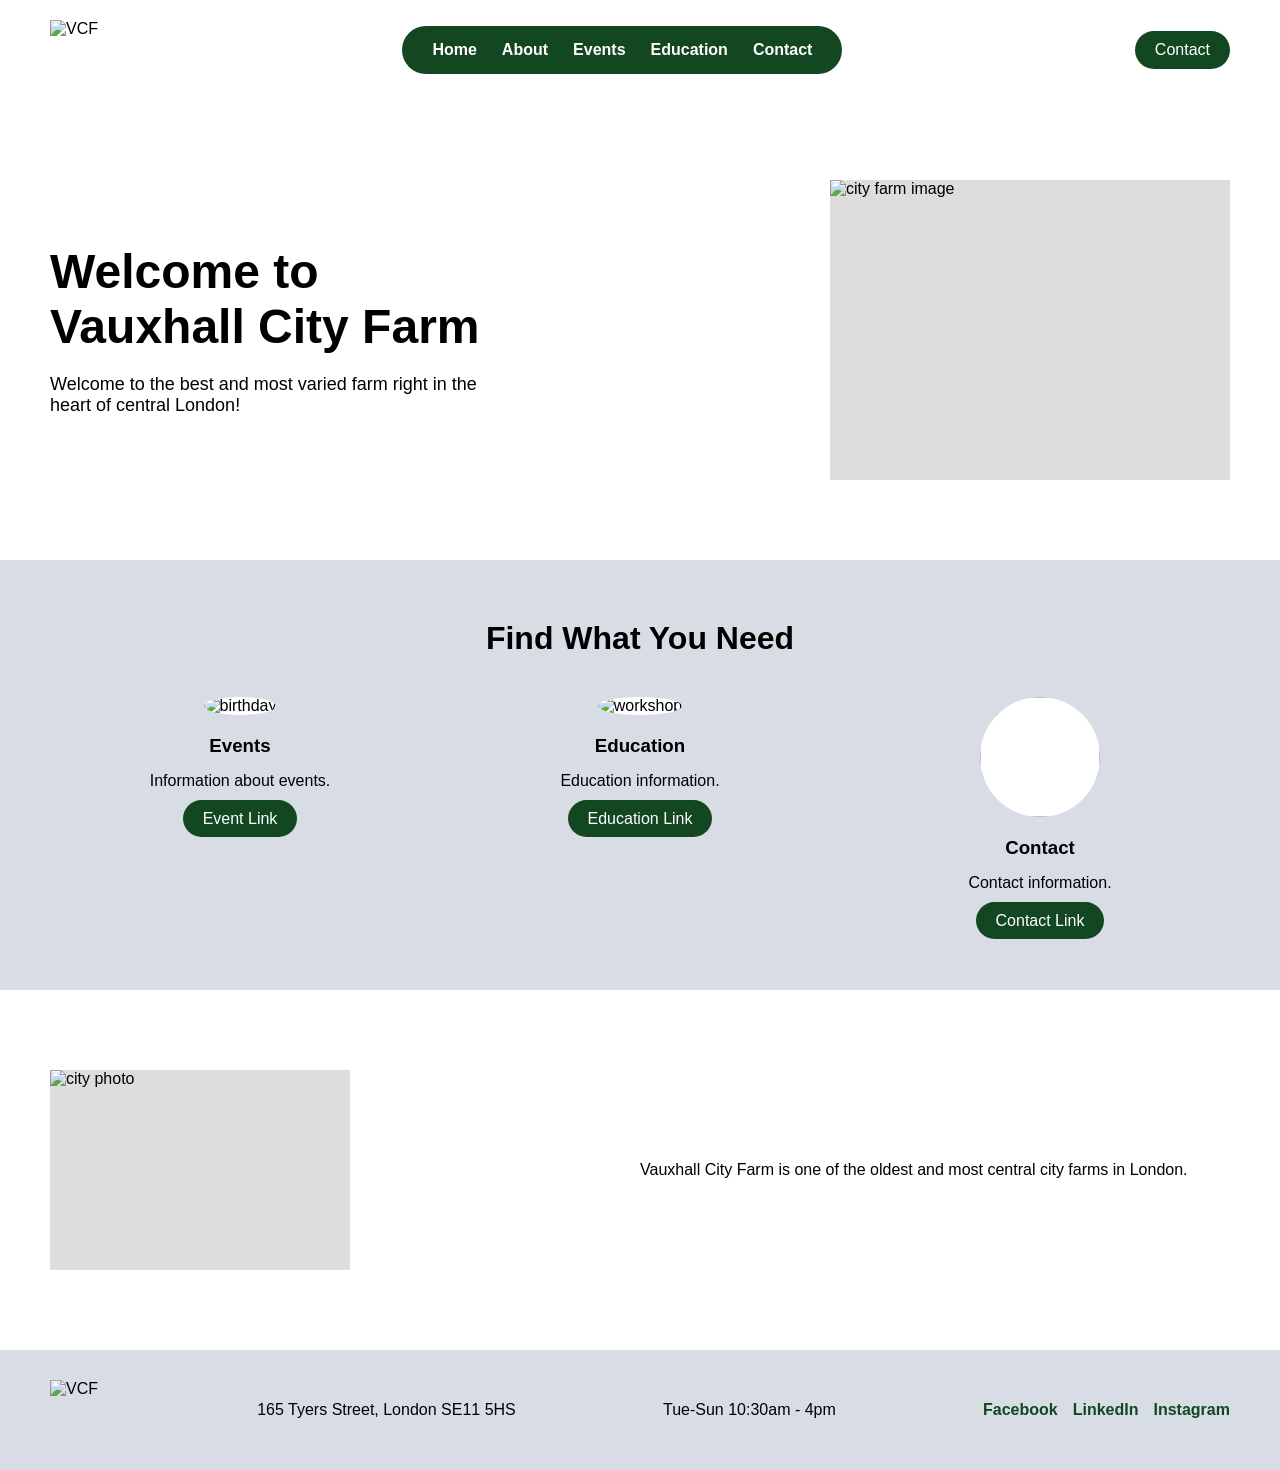
==== index.html @ eb9410df "Add files via upload" ====
<!DOCTYPE html>
<html lang="en">
<head>
    <meta charset="UTF-8">
    <meta name="viewport" content="width=device-width, initial-scale=1.0">
    <title>Vauxhall City Farm</title>
    <link rel="stylesheet" href="style.css">
</head>
<body>

<header>
    <img class="logo-image" src="images/logo.svg" alt="VCF">

    <nav>
        <ul>
            <li><a href="index.html">Home</a></li>
            <li><a href="about.html">About</a></li>
            <li><a href="events.html">Events</a></li>
            <li><a href="education.html">Education</a></li>
            <li><a href="contact.html">Contact</a></li>
        </ul>
    </nav>

    <a href="contact.html" class="button">Contact</a>
</header>

<section class="hero">
    <div class="hero-text">
        <h1>Welcome to Vauxhall City Farm</h1>
        <p>Welcome to the best and most varied farm right in the heart of central London!</p>
    </div>

    <img class="hero-image" src="images/city-farm.jpg" alt="city farm image">

</section>

<section class="section-grey">
    <h2 class="section-title">Find What You Need</h2>

    <div class="cards">

        <div class="card">
            <img class="card-image" src="images/birthday.jpg" alt="birthday">
            <h3>Events</h3>
            <p>Information about events.</p>
            <a href="events.html" class="button">Event Link</a>
        </div>

        <div class="card">
            <img class="card-image" src="images/workshop.jpg" alt="workshop">
            <h3>Education</h3>
            <p>Education information.</p>
            <a href="education.html" class="button">Education Link</a>
        </div>

        <div class="card">
            <img class="card-image" src="images/goose.webp">
            <h3>Contact</h3>
            <p>Contact information.</p>
            <a href="contact.html" class="button">Contact Link</a>
        </div>

    </div>
</section>

<section class="info-section">
    <img class="info-image" src="images/goat-in-city.jpg" alt="city photo">

    <div class="info-text">
        <p>
            Vauxhall City Farm is one of the oldest and most central city farms in London.
        </p>
    </div>
</section>

<footer>
    <img class="logo-image" src="images/logo.svg" alt="VCF">

    <div>
        <p>165 Tyers Street, London SE11 5HS</p>
    </div>

    <div>
        <p>Tue-Sun 10:30am - 4pm</p>
    </div>

    <div class="socials">
        <a href="#">Facebook</a>
        <a href="#">LinkedIn</a>
        <a href="#">Instagram</a>
    </div>
</footer>

</body>
</html>
---- style.css ----
* {
    margin: 0;
    padding: 0;
    box-sizing: border-box;
    font-family: Arial, sans-serif;
}

body {
    background-color: white;
    color: #000;
}

header {
    display: flex;
    justify-content: space-between;
    align-items: center;
    padding: 20px 50px;
    background-color: white;
}

.logo-image {
    height: 60px;
    width: 60px;
}

.logo {
    font-size: 22px;
    font-weight: bold;
    color: #134721;
}

nav ul {
    list-style: none;
    display: flex;
    gap: 25px;
    align-items: center;
}

nav {
    background-color: #134721;
    padding: 15px 30px;
    border-radius: 30px;
}

nav ul li {
    display: inline-block;
}

nav ul li a {
    text-decoration: none;
    color: white;
    font-weight: bold;
}

nav ul li a:hover {
    color: #820F77;
}

.button {
    background-color: #134721;
    color: white;
    padding: 10px 20px;
    border-radius: 20px;
    text-decoration: none;
}

.hero {
    display: flex;
    justify-content: space-between;
    align-items: center;
    padding: 80px 50px;
}

.hero-text {
    width: 40%;
}

.hero-text h1 {
    font-size: 48px;
    margin-bottom: 20px;
}

.hero-text p {
    font-size: 18px;
}

.hero-image {
    width: 400px;
    height: 300px;
    background-color: #ddd;
    display: flex;
    align-items: center;
    justify-content: center;
}

.section-grey {
    background-color: #d8dde5;
    padding: 60px 50px;
}

.section-title {
    text-align: center;
    margin-bottom: 40px;
    font-size: 32px;
}

.cards {
    display: flex;
    justify-content: space-around;
    flex-wrap: wrap;
    gap: 20px;
}

.card {
    text-align: center;
    width: 250px;
}

.card-image {
    width: 120px;
    height: 120px;
    background-color: white;
    border-radius: 50%;
    margin: 0 auto 20px;
}

.card h3 {
    margin-bottom: 15px;
}

.card p {
    margin-bottom: 20px;
}

.info-section {
    display: flex;
    justify-content: space-between;
    align-items: center;
    padding: 80px 50px;
}

.info-image {
    width: 300px;
    height: 200px;
    background-color: #ddd;
}

.info-text {
    width: 50%;
}

footer {
    background-color: #d8dde5;
    padding: 30px 50px;
    display: flex;
    justify-content: space-between;
    align-items: center;
}

.socials {
    display: flex;
    gap: 15px;
}

.socials a {
    text-decoration: none;
    color: #134721;
    font-weight: bold;
}

.page-title {
    text-align: center;
    padding: 60px 0;
    font-size: 42px;
    background-color: #D8DDE5;
}

.content-section {
    display: flex;
    justify-content: space-between;
    align-items: center;
    padding: 60px 50px;
}

.content-text {
    width: 80%;
    max-width: 700px;

    display: flex;
    flex-direction: column;
    align-items: center;
    gap: 20px;
}

.content-image {
    width: 250px;
    height: 180px;
    background-color: #ddd;
}

form {
    width: 50%;
    margin: auto;
    padding-bottom: 80px;
}

form input,
form textarea {
    width: 100%;
    padding: 12px;
    margin-bottom: 20px;
    border: 1px solid #ccc;
}

form button {
    background-color: #134721;
    color: white;
    padding: 12px 25px;
    border: none;
    border-radius: 20px;
    cursor: pointer;
}

form button:hover {
    background-color: #820F77;
}
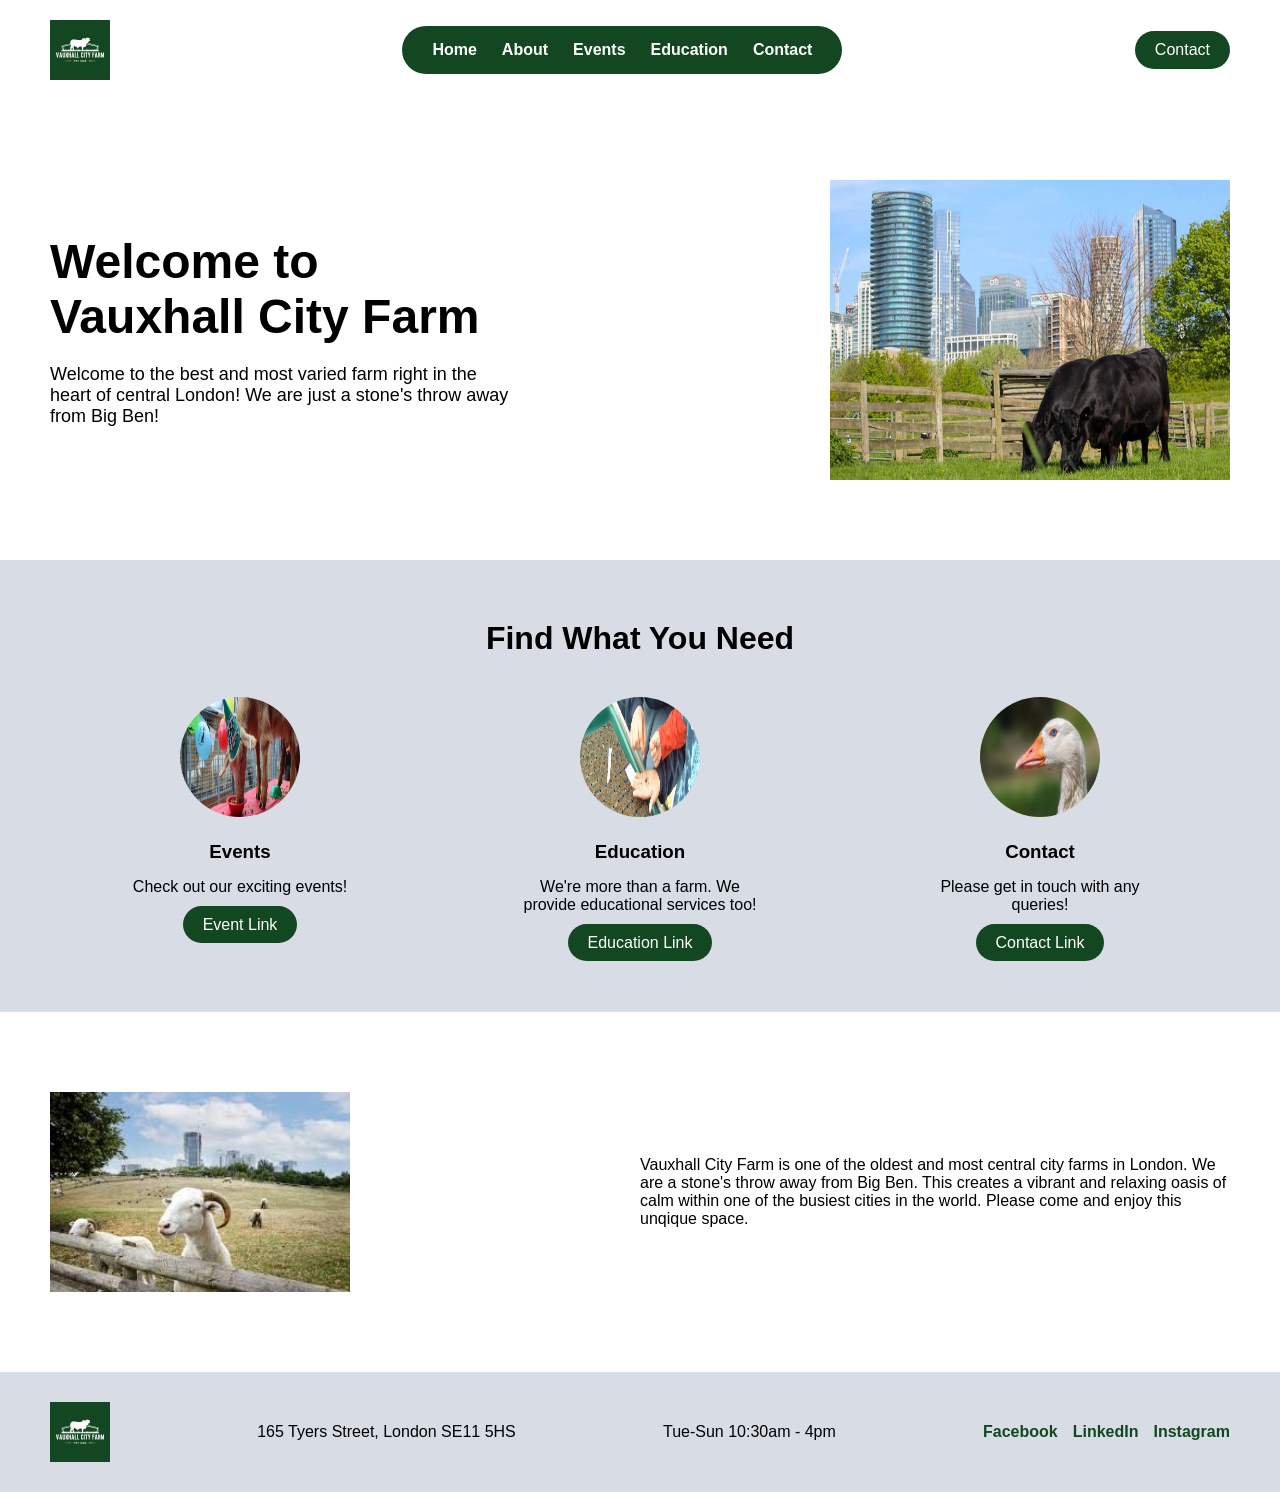
==== commit dc761d42: "Update index.html" ====
--- a/index.html
+++ b/index.html
@@ -27,7 +27,7 @@
 <section class="hero">
     <div class="hero-text">
         <h1>Welcome to Vauxhall City Farm</h1>
-        <p>Welcome to the best and most varied farm right in the heart of central London!</p>
+        <p>Welcome to the best and most varied farm right in the heart of central London! We are just a stone's throw away from Big Ben!</p>
     </div>
 
     <img class="hero-image" src="images/city-farm.jpg" alt="city farm image">
@@ -42,21 +42,21 @@
         <div class="card">
             <img class="card-image" src="images/birthday.jpg" alt="birthday">
             <h3>Events</h3>
-            <p>Information about events.</p>
+            <p>Check out our exciting events!</p>
             <a href="events.html" class="button">Event Link</a>
         </div>
 
         <div class="card">
             <img class="card-image" src="images/workshop.jpg" alt="workshop">
             <h3>Education</h3>
-            <p>Education information.</p>
+            <p>We're more than a farm. We provide educational services too!</p>
             <a href="education.html" class="button">Education Link</a>
         </div>
 
         <div class="card">
             <img class="card-image" src="images/goose.webp">
             <h3>Contact</h3>
-            <p>Contact information.</p>
+            <p>Please get in touch with any queries!</p>
             <a href="contact.html" class="button">Contact Link</a>
         </div>
 
@@ -68,7 +68,7 @@
 
     <div class="info-text">
         <p>
-            Vauxhall City Farm is one of the oldest and most central city farms in London.
+            Vauxhall City Farm is one of the oldest and most central city farms in London. We are a stone's throw away from Big Ben. This creates a vibrant and relaxing oasis of calm within one of the busiest cities in the world. Please come and enjoy this unqique space.
         </p>
     </div>
 </section>
@@ -92,4 +92,4 @@
 </footer>
 
 </body>
-</html>+</html>
--- a/style.css
+++ b/style.css
@@ -223,4 +223,91 @@
 
 form button:hover {
     background-color: #820F77;
-}+}
+
+@media screen and (max-width: 768px) {
+
+    header {
+        flex-direction: column;
+        gap: 20px;
+        padding: 20px;
+    }
+
+    nav {
+        width: 100%;
+    }
+
+    nav ul {
+        flex-direction: column;
+        gap: 15px;
+        text-align: center;
+    }
+
+    .hero {
+        flex-direction: column;
+        text-align: center;
+        padding: 40px 20px;
+        gap: 30px;
+    }
+
+    .hero-text {
+        width: 100%;
+    }
+
+  .hero-text h1 {
+        font-size: 36px;
+    }
+
+    .hero-image {
+        width: 100%;
+        max-width: 350px;
+        height: 250px;
+    }
+
+    .cards {
+        flex-direction: column;
+        align-items: center;
+    }
+
+    .card {
+        width: 90%;
+    }
+    
+    .info-section {
+        flex-direction: column;
+        text-align: center;
+        gap: 30px;
+        padding: 40px 20px;
+    }
+
+    .info-text {
+        width: 100%;
+    }
+
+    .content-section {
+        padding: 40px 20px;
+    }
+
+    .content-text {
+        width: 100%;
+    }
+
+    .content-image {
+        width: 100%;
+        max-width: 300px;
+    }
+
+    form {
+        width: 90%;
+    }
+ footer {
+        flex-direction: column;
+        gap: 20px;
+        text-align: center;
+        padding: 30px 20px;
+    }
+
+    .socials {
+        justify-content: center;
+    }
+}
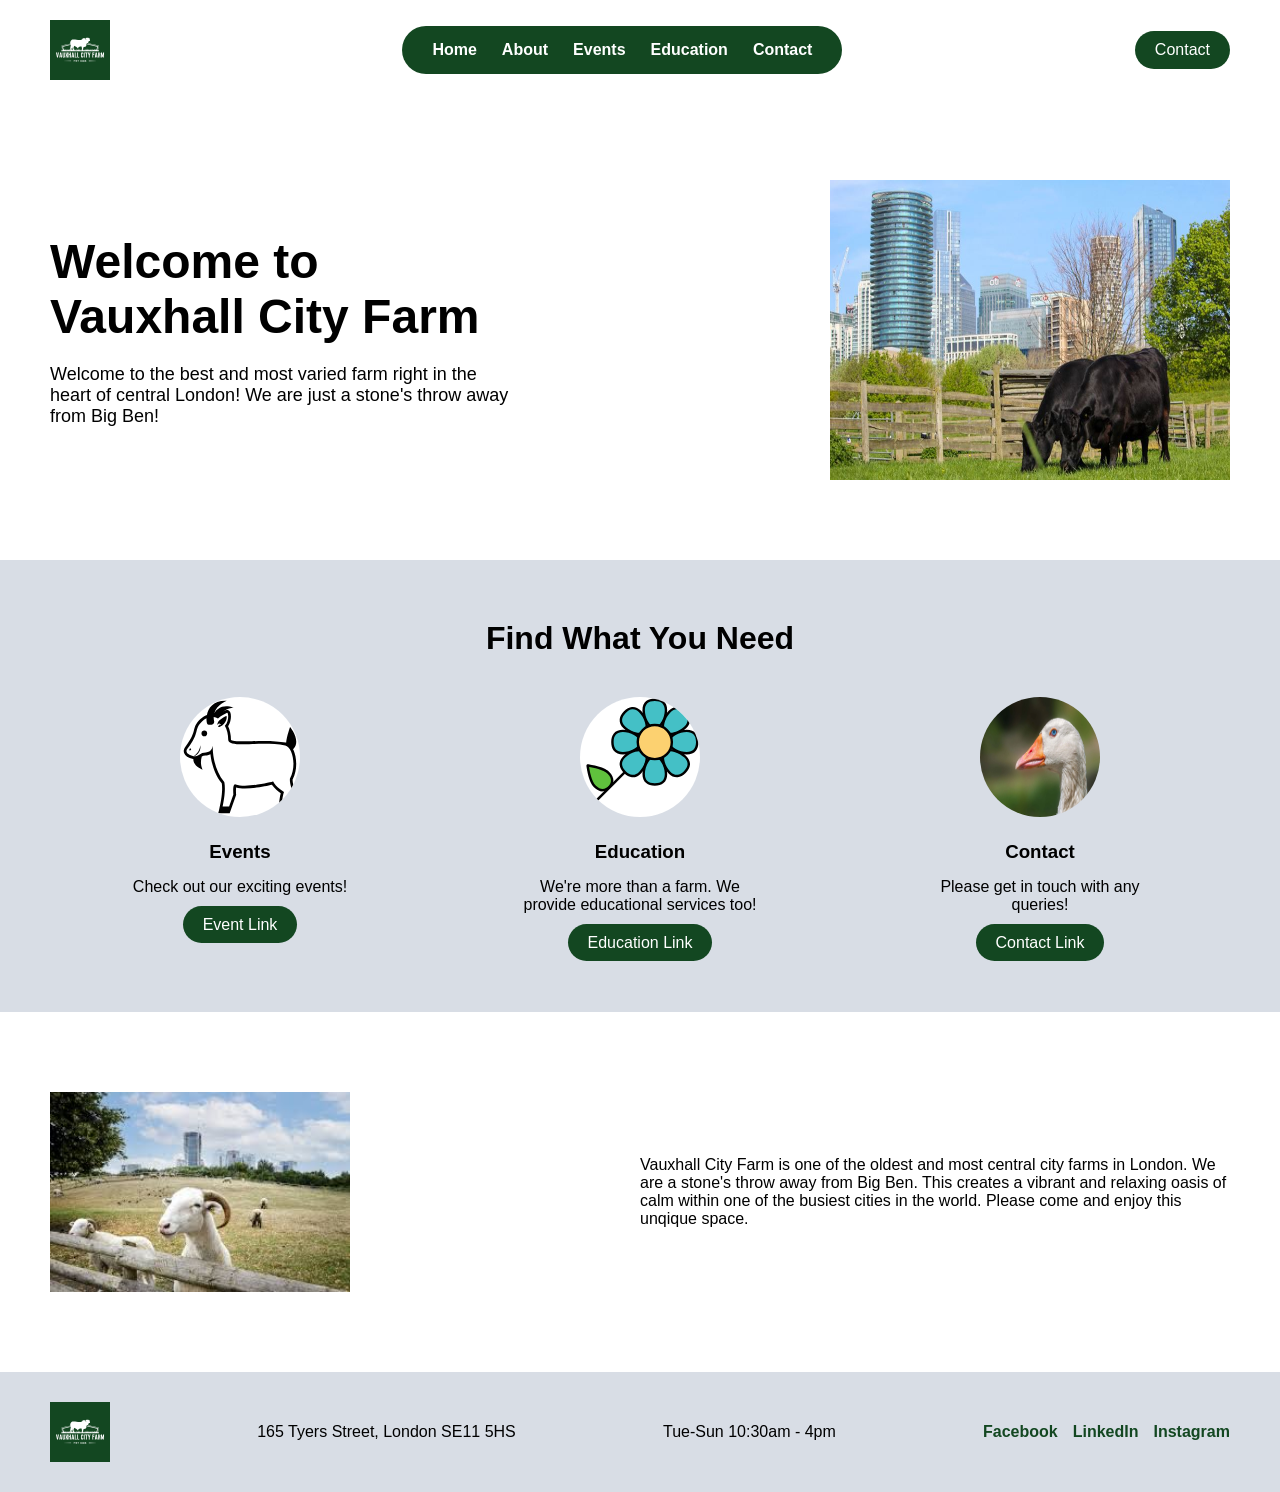
==== commit 61b076da: "Update index.html" ====
--- a/index.html
+++ b/index.html
@@ -40,14 +40,14 @@
     <div class="cards">
 
         <div class="card">
-            <img class="card-image" src="images/birthday.jpg" alt="birthday">
+            <img class="card-image" src="images/goat.svg" alt="birthday">
             <h3>Events</h3>
             <p>Check out our exciting events!</p>
             <a href="events.html" class="button">Event Link</a>
         </div>
 
         <div class="card">
-            <img class="card-image" src="images/workshop.jpg" alt="workshop">
+            <img class="card-image" src="images/flower.svg" alt="workshop">
             <h3>Education</h3>
             <p>We're more than a farm. We provide educational services too!</p>
             <a href="education.html" class="button">Education Link</a>
--- a/style.css
+++ b/style.css
@@ -311,3 +311,24 @@
         justify-content: center;
     }
 }
+    .content-section {
+        flex-direction: column;
+        text-align: center;
+        gap: 30px;
+    }
+
+    .content-image {
+        width: 100%;
+        max-width: 400px;
+    }
+
+    .content-text {
+        width: 100%;
+        max-width: 700px;
+
+        display: flex;
+        flex-direction: column;
+        align-items: center;
+        gap: 20px;
+    }
+}
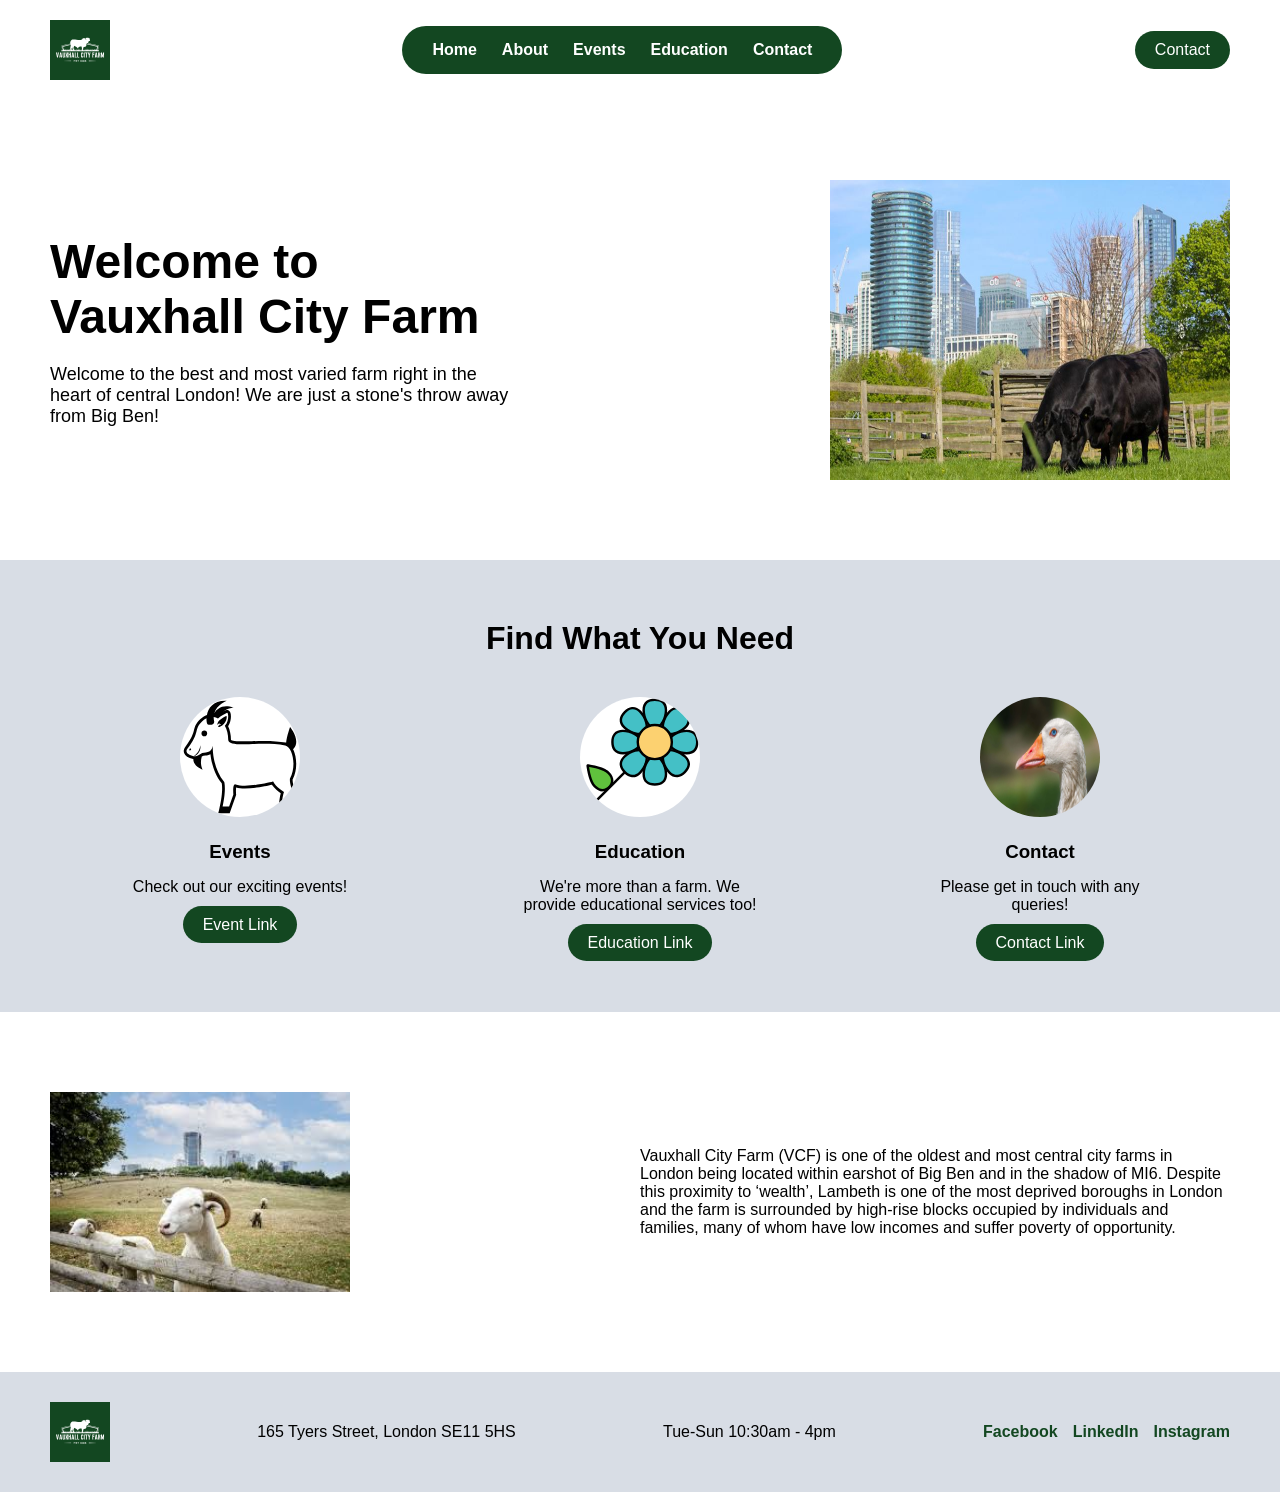
==== commit 583abe7f: "Update index.html" ====
--- a/index.html
+++ b/index.html
@@ -68,7 +68,7 @@
 
     <div class="info-text">
         <p>
-            Vauxhall City Farm is one of the oldest and most central city farms in London. We are a stone's throw away from Big Ben. This creates a vibrant and relaxing oasis of calm within one of the busiest cities in the world. Please come and enjoy this unqique space.
+             Vauxhall City Farm (VCF) is one of the oldest and most central city farms in London being located within earshot of Big Ben and in the shadow of MI6.  Despite this proximity to ‘wealth’, Lambeth is one of the most deprived boroughs in London and the farm is surrounded by high-rise blocks occupied by individuals and families, many of whom have low incomes and suffer poverty of opportunity.
         </p>
     </div>
 </section>
